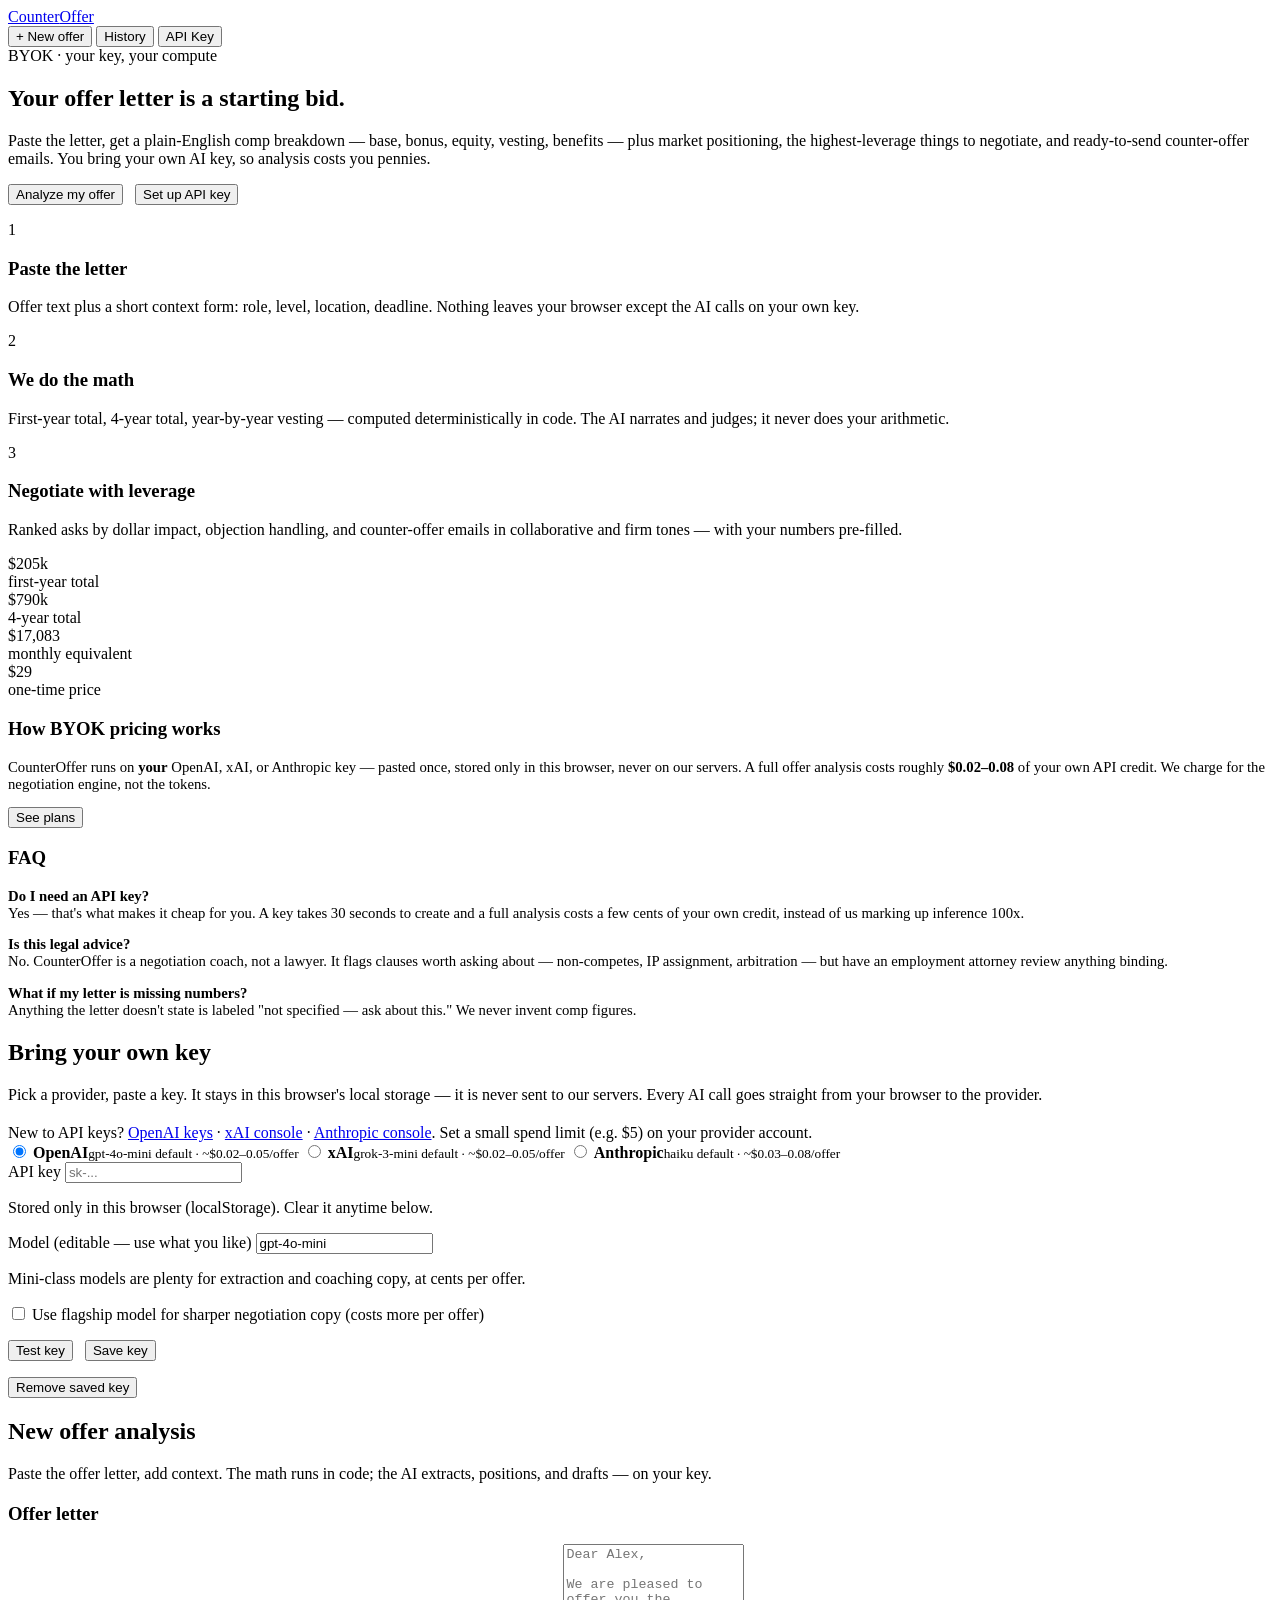
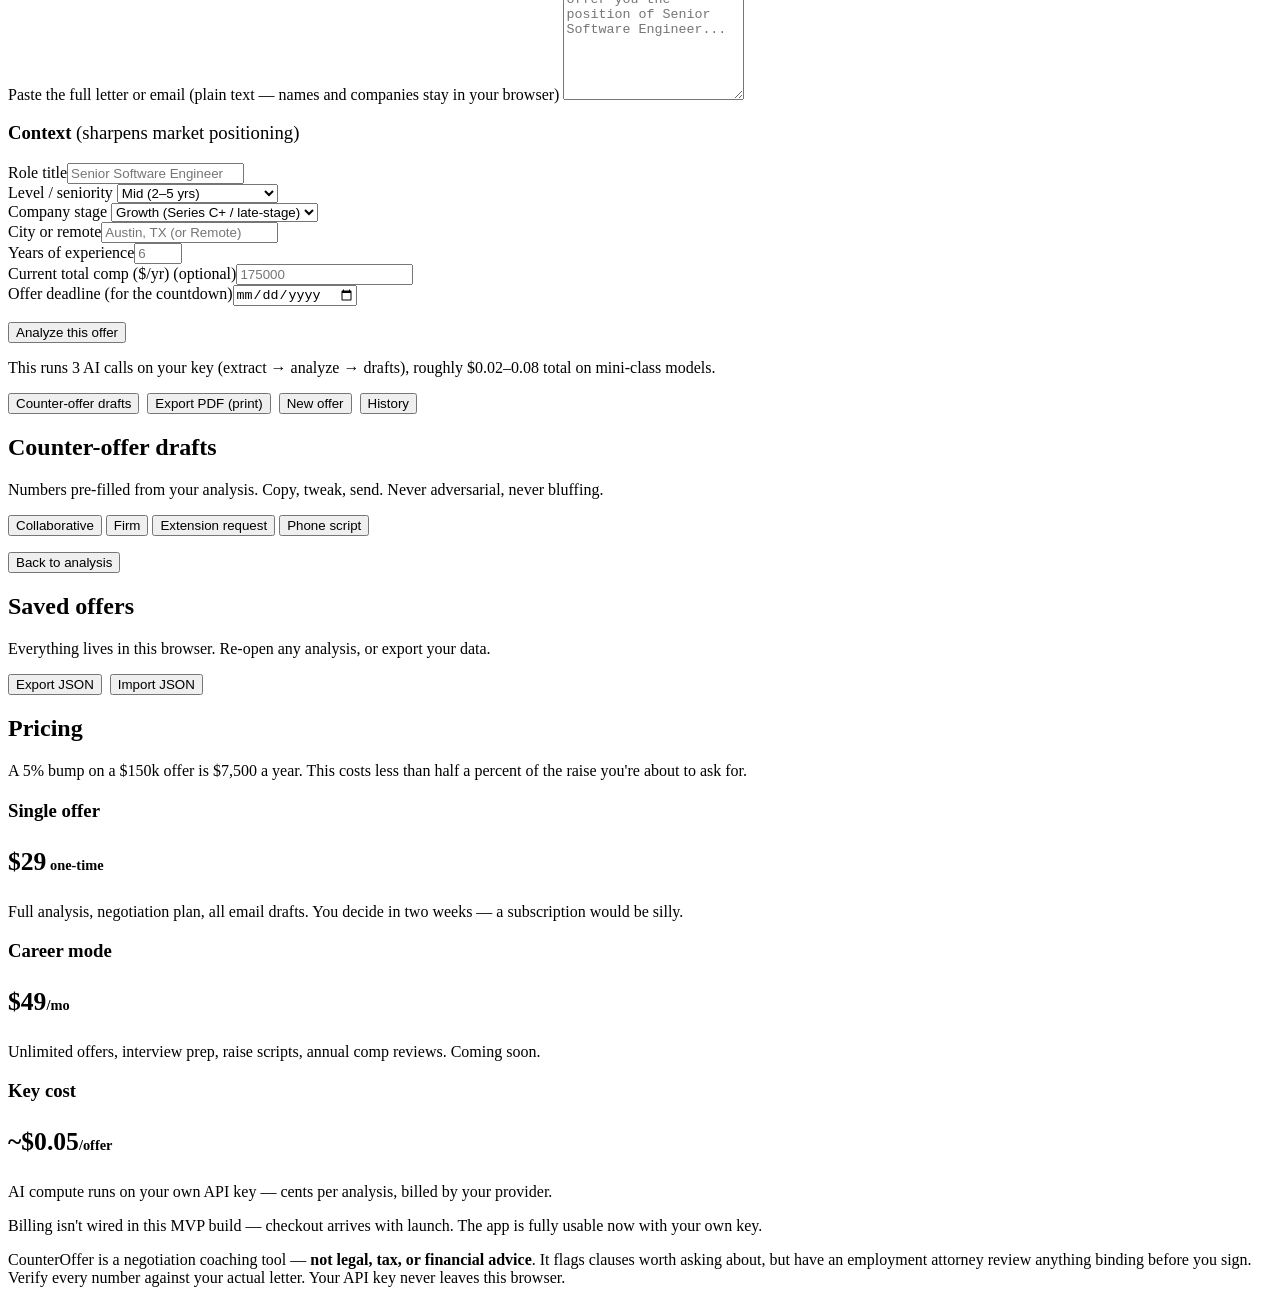
==== counteroffer/index.html @ d1321e02 "deploy counteroffer/index.html" ====
<!DOCTYPE html>
<html lang="en">
<head>
<meta charset="UTF-8">
<meta name="viewport" content="width=device-width, initial-scale=1.0">
<title>CounterOffer — Know what your offer is really worth before you sign</title>
<meta name="description" content="BYOK offer-letter analyzer. Your API key, your compute — comp breakdown, vesting math, negotiation leverage, and counter-offer drafts.">
<link rel="stylesheet" href="styles.css">
</head>
<body>

<header class="app-header no-print">
  <div class="header-inner">
    <a class="logo" href="#/" data-nav="landing">Counter<span>Offer</span></a>
    <nav class="nav" aria-label="Main">
      <button data-nav="new">+ New offer</button>
      <button data-nav="history">History</button>
      <button data-nav="setup">API Key</button>
    </nav>
  </div>
</header>

<main>
  <!-- ============ LANDING ============ -->
  <section class="view" id="view-landing" aria-label="Welcome">
    <div class="hero">
      <span class="kicker">BYOK &middot; your key, your compute</span>
      <h1>Your offer letter is a starting bid.</h1>
      <p class="lead">Paste the letter, get a plain-English comp breakdown — base, bonus, equity, vesting, benefits — plus market positioning, the highest-leverage things to negotiate, and ready-to-send counter-offer emails. You bring your own AI key, so analysis costs you pennies.</p>
      <p style="margin-top:8px">
        <button class="btn" data-nav="new">Analyze my offer</button>
        <button class="btn secondary" data-nav="setup" style="margin-left:8px">Set up API key</button>
      </p>
    </div>

    <div class="steps">
      <div class="step"><span class="n">1</span><h3>Paste the letter</h3><p>Offer text plus a short context form: role, level, location, deadline. Nothing leaves your browser except the AI calls on your own key.</p></div>
      <div class="step"><span class="n">2</span><h3>We do the math</h3><p>First-year total, 4-year total, year-by-year vesting — computed deterministically in code. The AI narrates and judges; it never does your arithmetic.</p></div>
      <div class="step"><span class="n">3</span><h3>Negotiate with leverage</h3><p>Ranked asks by dollar impact, objection handling, and counter-offer emails in collaborative and firm tones — with your numbers pre-filled.</p></div>
    </div>

    <div class="sample-strip" aria-label="Sample output">
      <div class="stat"><div class="v">$205k</div><div class="l">first-year total</div></div>
      <div class="stat"><div class="v">$790k</div><div class="l">4-year total</div></div>
      <div class="stat"><div class="v">$17,083</div><div class="l">monthly equivalent</div></div>
      <div class="stat"><div class="v">$29</div><div class="l">one-time price</div></div>
    </div>

    <div class="card">
      <h3>How BYOK pricing works</h3>
      <p style="color:var(--muted-fg);font-size:.92rem">CounterOffer runs on <strong style="color:var(--fg)">your</strong> OpenAI, xAI, or Anthropic key — pasted once, stored only in this browser, never on our servers. A full offer analysis costs roughly <strong style="color:var(--fg)">$0.02–0.08</strong> of your own API credit. We charge for the negotiation engine, not the tokens.</p>
      <p style="margin-top:12px"><button class="btn secondary" data-nav="pricing">See plans</button></p>
    </div>

    <div class="card">
      <h3>FAQ</h3>
      <p style="font-size:.92rem;margin-bottom:10px"><strong>Do I need an API key?</strong><br><span style="color:var(--muted-fg)">Yes — that's what makes it cheap for you. A key takes 30 seconds to create and a full analysis costs a few cents of your own credit, instead of us marking up inference 100x.</span></p>
      <p style="font-size:.92rem;margin-bottom:10px"><strong>Is this legal advice?</strong><br><span style="color:var(--muted-fg)">No. CounterOffer is a negotiation coach, not a lawyer. It flags clauses worth asking about — non-competes, IP assignment, arbitration — but have an employment attorney review anything binding.</span></p>
      <p style="font-size:.92rem"><strong>What if my letter is missing numbers?</strong><br><span style="color:var(--muted-fg)">Anything the letter doesn't state is labeled "not specified — ask about this." We never invent comp figures.</span></p>
    </div>
  </section>

  <!-- ============ SETUP ============ -->
  <section class="view" id="view-setup" aria-label="API key setup">
    <h1>Bring your own key</h1>
    <p class="lead" style="margin-bottom:20px">Pick a provider, paste a key. It stays in this browser's local storage — it is never sent to our servers. Every AI call goes straight from your browser to the provider.</p>

    <div class="notice">New to API keys? <a href="https://platform.openai.com/api-keys" target="_blank" rel="noopener">OpenAI keys</a> &middot; <a href="https://console.x.ai" target="_blank" rel="noopener">xAI console</a> &middot; <a href="https://console.anthropic.com" target="_blank" rel="noopener">Anthropic console</a>. Set a small spend limit (e.g. $5) on your provider account.</div>
    <div class="notice warn" id="anthropic-note" hidden>Heads up: Anthropic's API sometimes blocks direct browser calls (CORS). If the key test fails below, OpenAI or xAI will work fine — or run Anthropic through a tiny proxy.</div>

    <div class="card">
      <div class="provider-cards" role="radiogroup" aria-label="Provider">
        <label class="provider" data-provider="openai">
          <input type="radio" name="provider" value="openai" checked>
          <strong>OpenAI</strong><small>gpt-4o-mini default &middot; ~$0.02–0.05/offer</small>
        </label>
        <label class="provider" data-provider="xai">
          <input type="radio" name="provider" value="xai">
          <strong>xAI</strong><small>grok-3-mini default &middot; ~$0.02–0.05/offer</small>
        </label>
        <label class="provider" data-provider="anthropic">
          <input type="radio" name="provider" value="anthropic">
          <strong>Anthropic</strong><small>haiku default &middot; ~$0.03–0.08/offer</small>
        </label>
      </div>

      <div class="field">
        <label for="api-key">API key</label>
        <input type="password" id="api-key" placeholder="sk-..." autocomplete="off" spellcheck="false">
        <p class="tip">Stored only in this browser (localStorage). Clear it anytime below.</p>
      </div>

      <div class="field">
        <label for="model">Model <span class="hint">(editable — use what you like)</span></label>
        <input type="text" id="model" value="gpt-4o-mini" spellcheck="false">
        <p class="tip" id="model-hint">Mini-class models are plenty for extraction and coaching copy, at cents per offer.</p>
      </div>

      <div class="field">
        <label class="compare-check"><input type="checkbox" id="flagship-toggle"> Use flagship model for sharper negotiation copy <span class="hint">(costs more per offer)</span></label>
      </div>

      <p>
        <button class="btn" id="test-key-btn">Test key</button>
        <button class="btn secondary" id="save-key-btn" style="margin-left:8px">Save key</button>
      </p>
      <p class="error" id="key-error" role="alert"></p>
      <p class="success" id="key-success" role="status"></p>

      <p style="margin-top:16px"><button class="btn danger-ghost" id="clear-key-btn">Remove saved key</button></p>
      <p class="tip" id="spend-note" style="margin-top:12px"></p>
    </div>
  </section>

  <!-- ============ NEW OFFER ============ -->
  <section class="view" id="view-new" aria-label="New offer">
    <h1>New offer analysis</h1>
    <p class="lead" style="margin-bottom:20px">Paste the offer letter, add context. The math runs in code; the AI extracts, positions, and drafts — on your key.</p>

    <div class="notice warn" id="no-key-notice" hidden>You haven't saved an API key yet — the comp math needs extracted numbers from the AI, so set one up first. <a href="#/setup" data-nav="setup">Set it up</a> (30 seconds).</div>

    <form id="offer-form" novalidate>
      <div class="card">
        <h3>Offer letter</h3>
        <div class="field">
          <label for="offer-letter">Paste the full letter or email <span class="hint">(plain text — names and companies stay in your browser)</span></label>
          <textarea id="offer-letter" rows="10" placeholder="Dear Alex,&#10;&#10;We are pleased to offer you the position of Senior Software Engineer..."></textarea>
        </div>
      </div>

      <div class="card">
        <h3>Context <span class="hint" style="font-weight:400">(sharpens market positioning)</span></h3>
        <div class="grid2">
          <div class="field"><label for="c-role">Role title</label><input id="c-role" placeholder="Senior Software Engineer"></div>
          <div class="field"><label for="c-level">Level / seniority</label>
            <select id="c-level">
              <option value="entry">Entry (0–2 yrs)</option>
              <option value="mid" selected>Mid (2–5 yrs)</option>
              <option value="senior">Senior (5–8 yrs)</option>
              <option value="staff">Staff / Principal (8+ yrs)</option>
              <option value="manager">Manager</option>
              <option value="exec">Director / Exec</option>
            </select>
          </div>
          <div class="field"><label for="c-stage">Company stage</label>
            <select id="c-stage">
              <option value="startup">Startup (seed–Series B)</option>
              <option value="growth" selected>Growth (Series C+ / late-stage)</option>
              <option value="public">Public company</option>
              <option value="nonprofit">Nonprofit / gov</option>
            </select>
          </div>
          <div class="field"><label for="c-location">City or remote</label><input id="c-location" placeholder="Austin, TX (or Remote)"></div>
          <div class="field"><label for="c-yoe">Years of experience</label><input id="c-yoe" type="number" min="0" max="50" placeholder="6"></div>
          <div class="field"><label for="c-current">Current total comp ($/yr) <span class="hint">(optional)</span></label><input id="c-current" type="number" min="0" placeholder="175000"></div>
          <div class="field"><label for="c-deadline">Offer deadline <span class="hint">(for the countdown)</span></label><input id="c-deadline" type="date"></div>
        </div>
      </div>

      <p><button type="submit" class="btn block" id="analyze-btn">Analyze this offer</button></p>
      <p class="error" id="form-error" role="alert"></p>
      <p class="tip">This runs 3 AI calls on your key (extract → analyze → drafts), roughly $0.02–0.08 total on mini-class models.</p>
    </form>
  </section>

  <!-- ============ RESULTS ============ -->
  <section class="view" id="view-results" aria-label="Results">
    <div id="results-content"></div>
    <p class="no-print" style="margin-top:16px;display:flex;gap:8px;flex-wrap:wrap">
      <button class="btn" id="to-drafts-btn">Counter-offer drafts</button>
      <button class="btn secondary" id="print-btn">Export PDF (print)</button>
      <button class="btn secondary" data-nav="new">New offer</button>
      <button class="btn secondary" data-nav="history">History</button>
    </p>
  </section>

  <!-- ============ DRAFTS ============ -->
  <section class="view" id="view-drafts" aria-label="Counter-offer drafts">
    <h1>Counter-offer drafts</h1>
    <p class="lead" style="margin-bottom:16px">Numbers pre-filled from your analysis. Copy, tweak, send. Never adversarial, never bluffing.</p>
    <div class="tabs no-print" role="tablist" aria-label="Draft tones">
      <button class="tab active" data-draft="collaborative" role="tab">Collaborative</button>
      <button class="tab" data-draft="firm" role="tab">Firm</button>
      <button class="tab" data-draft="extension" role="tab">Extension request</button>
      <button class="tab" data-draft="phone" role="tab">Phone script</button>
    </div>
    <div id="drafts-content"></div>
    <p class="no-print" style="margin-top:16px"><button class="btn secondary" data-nav="results" id="back-results-btn">Back to analysis</button></p>
  </section>

  <!-- ============ HISTORY ============ -->
  <section class="view" id="view-history" aria-label="History">
    <h1>Saved offers</h1>
    <p class="lead" style="margin-bottom:16px">Everything lives in this browser. Re-open any analysis, or export your data.</p>
    <p class="no-print" style="margin-bottom:16px;display:flex;gap:8px;flex-wrap:wrap">
      <button class="btn secondary" id="export-btn">Export JSON</button>
      <button class="btn secondary" id="import-btn">Import JSON</button>
      <input type="file" id="import-file" accept="application/json" hidden>
    </p>
    <div id="history-list"></div>
  </section>

  <!-- ============ PRICING ============ -->
  <section class="view" id="view-pricing" aria-label="Pricing">
    <h1>Pricing</h1>
    <p class="lead" style="margin-bottom:20px">A 5% bump on a $150k offer is $7,500 a year. This costs less than half a percent of the raise you're about to ask for.</p>
    <div class="steps">
      <div class="step"><h3>Single offer</h3><p style="font-size:1.6rem;font-weight:700;color:var(--fg)">$29<span style="font-size:.9rem;color:var(--muted-fg)"> one-time</span></p><p>Full analysis, negotiation plan, all email drafts. You decide in two weeks — a subscription would be silly.</p></div>
      <div class="step"><h3>Career mode</h3><p style="font-size:1.6rem;font-weight:700;color:var(--fg)">$49<span style="font-size:.9rem;color:var(--muted-fg)">/mo</span></p><p>Unlimited offers, interview prep, raise scripts, annual comp reviews. <span style="color:var(--muted-fg)">Coming soon.</span></p></div>
      <div class="step"><h3>Key cost</h3><p style="font-size:1.6rem;font-weight:700;color:var(--fg)">~$0.05<span style="font-size:.9rem;color:var(--muted-fg)">/offer</span></p><p>AI compute runs on your own API key — cents per analysis, billed by your provider.</p></div>
    </div>
    <div class="notice">Billing isn't wired in this MVP build — checkout arrives with launch. The app is fully usable now with your own key.</div>
  </section>
</main>

<footer class="site no-print">
  <p>CounterOffer is a negotiation coaching tool — <strong>not legal, tax, or financial advice</strong>. It flags clauses worth asking about, but have an employment attorney review anything binding before you sign. Verify every number against your actual letter. Your API key never leaves this browser.</p>
</footer>

<script src="app.js"></script>
</body>
</html>
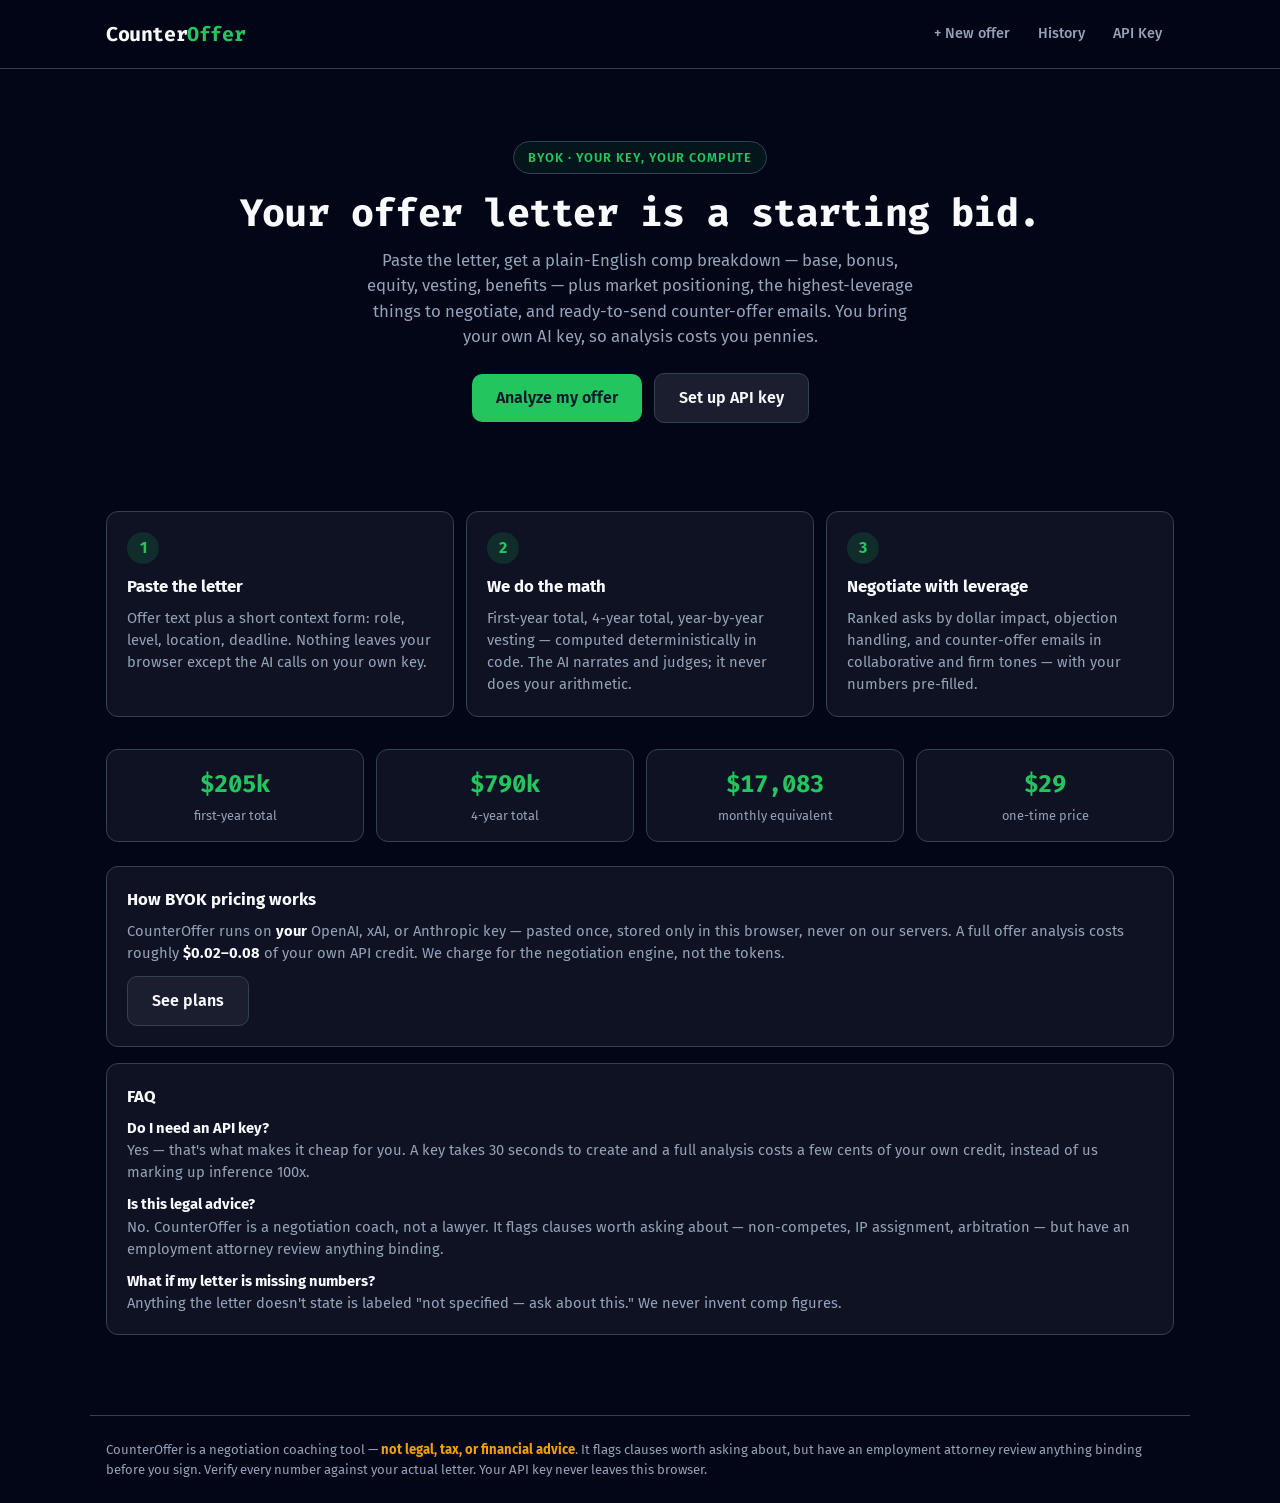
==== commit d38eb272: "add Gemini provider: counteroffer/index.html" ====
--- a/counteroffer/index.html
+++ b/counteroffer/index.html
@@ -65,7 +65,7 @@
     <h1>Bring your own key</h1>
     <p class="lead" style="margin-bottom:20px">Pick a provider, paste a key. It stays in this browser's local storage — it is never sent to our servers. Every AI call goes straight from your browser to the provider.</p>
 
-    <div class="notice">New to API keys? <a href="https://platform.openai.com/api-keys" target="_blank" rel="noopener">OpenAI keys</a> &middot; <a href="https://console.x.ai" target="_blank" rel="noopener">xAI console</a> &middot; <a href="https://console.anthropic.com" target="_blank" rel="noopener">Anthropic console</a>. Set a small spend limit (e.g. $5) on your provider account.</div>
+    <div class="notice">New to API keys? <a href="https://platform.openai.com/api-keys" target="_blank" rel="noopener">OpenAI keys</a> &middot; <a href="https://console.x.ai" target="_blank" rel="noopener">xAI console</a> &middot; <a href="https://console.anthropic.com" target="_blank" rel="noopener">Anthropic console</a> &middot; <a href="https://aistudio.google.com/apikey" target="_blank" rel="noopener">Google AI Studio</a>. Set a small spend limit (e.g. $5) on your provider account.</div>
     <div class="notice warn" id="anthropic-note" hidden>Heads up: Anthropic's API sometimes blocks direct browser calls (CORS). If the key test fails below, OpenAI or xAI will work fine — or run Anthropic through a tiny proxy.</div>
 
     <div class="card">
@@ -81,6 +81,10 @@
         <label class="provider" data-provider="anthropic">
           <input type="radio" name="provider" value="anthropic">
           <strong>Anthropic</strong><small>haiku default &middot; ~$0.03–0.08/offer</small>
+        </label>
+        <label class="provider" data-provider="gemini">
+          <input type="radio" name="provider" value="gemini">
+          <strong>Gemini</strong><small>gemini-3.5-flash-lite default &middot; ~$0.03–0.08/offer</small>
         </label>
       </div>
 
--- a/counteroffer/styles.css
+++ b/counteroffer/styles.css
@@ -0,0 +1,304 @@
+/* CounterOffer — dark fintech, mobile-first. Tokens from ui-ux-pro-max design system. */
+@import url('https://fonts.googleapis.com/css2?family=Fira+Code:wght@400;500;600;700&family=Fira+Sans:wght@300;400;500;600;700&display=swap');
+
+:root {
+  --bg: #020617;
+  --primary: #0F172A;
+  --card: #0E1223;
+  --muted: #1A1E2F;
+  --muted-fg: #94A3B8;
+  --fg: #F8FAFC;
+  --border: #334155;
+  --accent: #22C55E;
+  --on-accent: #0F172A;
+  --danger: #EF4444;
+  --warn: #F59E0B;
+  --radius: 12px;
+  --space: 16px;
+  --font: 'Fira Sans', system-ui, -apple-system, sans-serif;
+  --font-mono: 'Fira Code', ui-monospace, monospace;
+}
+
+* { box-sizing: border-box; margin: 0; padding: 0; }
+
+html { font-size: 16px; -webkit-text-size-adjust: 100%; }
+
+body {
+  font-family: var(--font);
+  background: var(--bg);
+  color: var(--fg);
+  line-height: 1.5;
+  min-height: 100vh;
+}
+
+/* ---------- Header ---------- */
+.app-header {
+  position: sticky; top: 0; z-index: 50;
+  background: rgba(2, 6, 23, 0.92);
+  backdrop-filter: blur(8px);
+  border-bottom: 1px solid var(--border);
+}
+.header-inner {
+  max-width: 1100px; margin: 0 auto;
+  display: flex; align-items: center; justify-content: space-between;
+  padding: 12px var(--space);
+}
+.logo { font-family: var(--font-mono); font-weight: 700; font-size: 1.25rem; letter-spacing: -0.02em; text-decoration: none; color: var(--fg); }
+.logo span { color: var(--accent); }
+.nav { display: flex; gap: 4px; }
+.nav button {
+  background: none; border: none; color: var(--muted-fg);
+  font: inherit; font-size: 0.9rem; font-weight: 500;
+  padding: 10px 12px; border-radius: 8px; cursor: pointer;
+  min-height: 44px; transition: color 150ms, background 150ms;
+}
+.nav button:hover { color: var(--fg); background: var(--muted); }
+.nav button.active { color: var(--accent); }
+.nav button:focus-visible, a:focus-visible, input:focus-visible, textarea:focus-visible, button:focus-visible, select:focus-visible {
+  outline: 2px solid var(--accent); outline-offset: 2px;
+}
+
+/* ---------- Layout ---------- */
+main { max-width: 1100px; margin: 0 auto; padding: 24px var(--space) 64px; }
+.view { display: none; animation: fadeIn 200ms ease-out; }
+.view.active { display: block; }
+@keyframes fadeIn { from { opacity: 0; transform: translateY(6px); } to { opacity: 1; transform: none; } }
+@media (prefers-reduced-motion: reduce) {
+  .view { animation: none; }
+  * { transition: none !important; }
+}
+
+h1 { font-family: var(--font-mono); font-size: 2rem; line-height: 1.2; letter-spacing: -0.02em; margin-bottom: 12px; }
+h2 { font-family: var(--font-mono); font-size: 1.35rem; margin: 28px 0 12px; letter-spacing: -0.01em; }
+h3 { font-size: 1.05rem; margin-bottom: 8px; }
+p.lead { color: var(--muted-fg); font-size: 1.05rem; max-width: 640px; }
+
+/* ---------- Hero ---------- */
+.hero { text-align: center; padding: 48px 0 32px; }
+.hero .kicker {
+  display: inline-block; font-size: 0.8rem; font-weight: 600; letter-spacing: 0.08em;
+  text-transform: uppercase; color: var(--accent);
+  border: 1px solid var(--border); border-radius: 999px; padding: 6px 14px; margin-bottom: 16px;
+  background: rgba(34, 197, 94, 0.08);
+}
+.hero h1 { font-size: 2.4rem; }
+.hero p { color: var(--muted-fg); max-width: 560px; margin: 0 auto 24px; }
+
+.btn {
+  display: inline-flex; align-items: center; justify-content: center;
+  background: var(--accent); color: var(--on-accent);
+  font: inherit; font-weight: 600; font-size: 1rem;
+  border: none; border-radius: 10px; padding: 12px 24px;
+  min-height: 48px; cursor: pointer; text-decoration: none;
+  transition: filter 150ms, transform 150ms;
+}
+.btn:hover { filter: brightness(1.1); }
+.btn:active { transform: scale(0.98); }
+.btn.secondary { background: var(--muted); color: var(--fg); border: 1px solid var(--border); }
+.btn.danger-ghost { background: none; color: var(--danger); border: 1px solid var(--border); }
+.btn.block { width: 100%; }
+.btn:disabled { opacity: 0.5; cursor: not-allowed; }
+.btn.small { padding: 8px 14px; min-height: 40px; font-size: 0.88rem; }
+
+.steps { display: grid; gap: 12px; margin: 32px 0; }
+@media (min-width: 768px) { .steps { grid-template-columns: repeat(3, 1fr); } }
+.step {
+  background: var(--card); border: 1px solid var(--border); border-radius: var(--radius);
+  padding: 20px; text-align: left;
+}
+.step .n {
+  display: inline-flex; align-items: center; justify-content: center;
+  width: 32px; height: 32px; border-radius: 50%;
+  background: rgba(34, 197, 94, 0.15); color: var(--accent); font-weight: 700; margin-bottom: 10px;
+}
+.step p { color: var(--muted-fg); font-size: 0.92rem; }
+
+.sample-strip {
+  display: grid; grid-template-columns: repeat(2, 1fr); gap: 12px; margin: 24px 0;
+}
+@media (min-width: 768px) { .sample-strip { grid-template-columns: repeat(4, 1fr); } }
+.stat {
+  background: var(--card); border: 1px solid var(--border); border-radius: var(--radius);
+  padding: 16px; text-align: center;
+}
+.stat .v { font-family: var(--font-mono); font-size: 1.5rem; font-weight: 700; color: var(--accent); }
+.stat .l { font-size: 0.8rem; color: var(--muted-fg); margin-top: 4px; }
+
+/* ---------- Cards & forms ---------- */
+.card {
+  background: var(--card); border: 1px solid var(--border);
+  border-radius: var(--radius); padding: 20px; margin-bottom: 16px;
+}
+.grid2 { display: grid; gap: 12px; }
+@media (min-width: 768px) { .grid2 { grid-template-columns: 1fr 1fr; } }
+.grid-metrics { display: grid; grid-template-columns: repeat(2, 1fr); gap: 12px; }
+@media (min-width: 768px) { .grid-metrics { grid-template-columns: repeat(4, 1fr); } }
+
+.field { margin-bottom: 14px; }
+.field label { display: block; font-size: 0.88rem; font-weight: 500; margin-bottom: 6px; }
+.field label .hint { color: var(--muted-fg); font-weight: 400; font-size: 0.8rem; }
+.field input, .field select, .field textarea {
+  width: 100%; background: var(--muted); border: 1px solid var(--border);
+  color: var(--fg); font: inherit; border-radius: 8px; padding: 12px;
+  min-height: 48px;
+}
+.field textarea { min-height: 160px; resize: vertical; line-height: 1.5; }
+.field input::placeholder, .field textarea::placeholder { color: var(--muted-fg); opacity: 0.7; }
+.tip { font-size: 0.82rem; color: var(--muted-fg); margin-top: 4px; }
+
+.provider-cards { display: grid; gap: 10px; margin-bottom: 16px; }
+@media (min-width: 768px) { .provider-cards { grid-template-columns: repeat(3, 1fr); } }
+.provider {
+  border: 1px solid var(--border); border-radius: var(--radius); padding: 16px;
+  cursor: pointer; background: var(--card); transition: border-color 150ms;
+  position: relative;
+}
+.provider input { position: absolute; opacity: 0; pointer-events: none; }
+.provider.selected { border-color: var(--accent); box-shadow: 0 0 0 1px var(--accent); }
+.provider strong { display: block; margin-bottom: 4px; }
+.provider small { color: var(--muted-fg); }
+
+.notice {
+  border: 1px solid var(--border); border-left: 3px solid var(--accent);
+  background: rgba(34, 197, 94, 0.06); border-radius: 8px;
+  padding: 12px 16px; font-size: 0.9rem; color: var(--muted-fg); margin-bottom: 16px;
+}
+.notice.warn { border-left-color: var(--warn); background: rgba(245, 158, 11, 0.06); }
+.notice a { color: var(--accent); }
+
+.error { color: var(--danger); font-size: 0.9rem; margin-top: 8px; }
+.success { color: var(--accent); font-size: 0.9rem; margin-top: 8px; }
+
+/* ---------- Results ---------- */
+.metric {
+  background: var(--muted); border: 1px solid var(--border);
+  border-radius: 10px; padding: 14px;
+}
+.metric .v { font-family: var(--font-mono); font-size: 1.3rem; font-weight: 700; }
+.metric .v.good { color: var(--accent); }
+.metric .v.bad { color: var(--danger); }
+.metric .v.warnv { color: var(--warn); }
+.metric .l { font-size: 0.78rem; color: var(--muted-fg); margin-top: 2px; }
+
+table.breakdown { width: 100%; border-collapse: collapse; font-size: 0.92rem; }
+table.breakdown td, table.breakdown th { padding: 10px 8px; border-bottom: 1px solid var(--border); text-align: left; }
+table.breakdown td:last-child, table.breakdown th:last-child { text-align: right; font-variant-numeric: tabular-nums; }
+table.breakdown tr.total td { font-weight: 700; border-top: 2px solid var(--border); }
+.neg { color: var(--danger); } .pos { color: var(--accent); }
+
+.flag { display: flex; gap: 10px; padding: 10px 0; border-bottom: 1px solid var(--border); font-size: 0.92rem; }
+.flag:last-child { border-bottom: none; }
+.sev { flex-shrink: 0; font-size: 0.72rem; font-weight: 700; text-transform: uppercase; letter-spacing: 0.05em;
+  padding: 3px 8px; border-radius: 999px; height: fit-content; margin-top: 2px; }
+.sev.high { background: rgba(239, 68, 68, 0.15); color: var(--danger); }
+.sev.medium { background: rgba(245, 158, 11, 0.15); color: var(--warn); }
+.sev.low { background: rgba(148, 163, 184, 0.15); color: var(--muted-fg); }
+
+.skeleton { background: linear-gradient(90deg, var(--muted) 25%, #232a42 50%, var(--muted) 75%);
+  background-size: 200% 100%; animation: shimmer 1.2s infinite; border-radius: 8px; min-height: 20px; margin-bottom: 8px; }
+@keyframes shimmer { to { background-position: -200% 0; } }
+
+.llm-body { white-space: pre-wrap; font-size: 0.94rem; }
+.llm-body strong { color: var(--fg); }
+
+.missing-tag {
+  display: inline-block; font-size: 0.78rem; font-weight: 600;
+  background: rgba(245, 158, 11, 0.12); color: var(--warn);
+  border: 1px solid rgba(245, 158, 11, 0.35); border-radius: 999px;
+  padding: 4px 12px; margin: 0 6px 6px 0;
+}
+.verify-tag {
+  display: inline-block; font-size: 0.78rem; font-weight: 600;
+  background: rgba(239, 68, 68, 0.12); color: var(--danger);
+  border: 1px solid rgba(239, 68, 68, 0.35); border-radius: 999px;
+  padding: 4px 12px; margin: 0 6px 6px 0;
+}
+
+.countdown {
+  display: inline-flex; align-items: center; gap: 8px;
+  font-family: var(--font-mono); font-weight: 700; font-size: 1.1rem;
+  background: rgba(34, 197, 94, 0.1); border: 1px solid var(--accent);
+  color: var(--accent); border-radius: 10px; padding: 10px 18px;
+}
+.countdown.urgent { background: rgba(239, 68, 68, 0.1); border-color: var(--danger); color: var(--danger); }
+.countdown.soon { background: rgba(245, 158, 11, 0.1); border-color: var(--warn); color: var(--warn); }
+
+.lever {
+  border: 1px solid var(--border); border-radius: 10px; padding: 14px 16px; margin-bottom: 10px;
+  background: var(--muted);
+}
+.lever .rank {
+  display: inline-flex; align-items: center; justify-content: center;
+  width: 28px; height: 28px; border-radius: 50%; font-weight: 700; font-size: 0.85rem;
+  background: rgba(34, 197, 94, 0.15); color: var(--accent); margin-right: 8px;
+}
+.lever h4 { display: inline; font-size: 1rem; }
+.lever .meta { font-size: 0.82rem; color: var(--muted-fg); margin: 6px 0 4px 36px; }
+.lever p { font-size: 0.9rem; margin-left: 36px; }
+
+/* ---------- Draft tabs ---------- */
+.tabs { display: flex; gap: 6px; flex-wrap: wrap; margin-bottom: 16px; }
+.tab {
+  background: var(--muted); border: 1px solid var(--border); color: var(--muted-fg);
+  font: inherit; font-size: 0.9rem; font-weight: 600;
+  padding: 10px 18px; border-radius: 10px; cursor: pointer; min-height: 44px;
+  transition: color 150ms, border-color 150ms, background 150ms;
+}
+.tab:hover { color: var(--fg); }
+.tab.active { color: var(--accent); border-color: var(--accent); background: rgba(34, 197, 94, 0.08); }
+
+.draft-doc {
+  background: var(--card); border: 1px solid var(--border); border-radius: var(--radius);
+  padding: 24px; margin-bottom: 16px;
+}
+.draft-doc .doc-body { white-space: pre-wrap; font-size: 0.94rem; line-height: 1.65; }
+.draft-doc .doc-body strong { color: var(--fg); }
+.draft-actions { display: flex; gap: 8px; margin-bottom: 12px; flex-wrap: wrap; }
+
+/* ---------- History ---------- */
+.offer-row {
+  display: flex; align-items: center; gap: 12px;
+  background: var(--card); border: 1px solid var(--border); border-radius: var(--radius);
+  padding: 14px 16px; margin-bottom: 10px; cursor: pointer; transition: border-color 150ms;
+}
+.offer-row:hover { border-color: var(--accent); }
+.offer-row .info { flex: 1; min-width: 0; }
+.offer-row .info strong { display: block; white-space: nowrap; overflow: hidden; text-overflow: ellipsis; }
+.offer-row .info small { color: var(--muted-fg); }
+.comp-badge {
+  font-family: var(--font-mono); font-weight: 700; font-size: 0.95rem; white-space: nowrap;
+  color: var(--accent); background: rgba(34, 197, 94, 0.08);
+  border: 1px solid var(--border); border-radius: 10px; padding: 10px 12px; flex-shrink: 0;
+}
+.row-actions { display: flex; gap: 8px; align-items: center; flex-shrink: 0; }
+.row-actions button {
+  background: var(--muted); border: 1px solid var(--border); color: var(--muted-fg);
+  border-radius: 8px; padding: 8px 10px; font-size: 0.8rem; cursor: pointer; min-height: 40px;
+}
+.compare-check { display: flex; align-items: center; gap: 6px; font-size: 0.8rem; color: var(--muted-fg); cursor: pointer; }
+.compare-check input { width: 22px; height: 22px; accent-color: var(--accent); cursor: pointer; }
+
+.disclaimer {
+  font-size: 0.8rem; color: var(--muted-fg); border-top: 1px solid var(--border);
+  padding-top: 10px; margin-top: 12px;
+}
+
+footer.site {
+  max-width: 1100px; margin: 0 auto; padding: 24px var(--space);
+  border-top: 1px solid var(--border); color: var(--muted-fg); font-size: 0.82rem;
+}
+footer.site a { color: var(--accent); }
+footer.site strong { color: var(--warn); }
+
+/* ---------- Print (PDF export) ---------- */
+@media print {
+  .app-header, .nav, footer.site, .no-print { display: none !important; }
+  body { background: #fff; color: #000; }
+  main { max-width: 100%; padding: 0; }
+  .view { display: none; }
+  .view.active { display: block; }
+  .card, .draft-doc { border: 1px solid #999; background: #fff; break-inside: avoid; }
+  .metric { background: #f5f5f5; border-color: #999; }
+  h1, h2, h3, p, td, th, .llm-body, .flag, .lever p { color: #000; }
+  .skeleton, .tabs { display: none; }
+}
